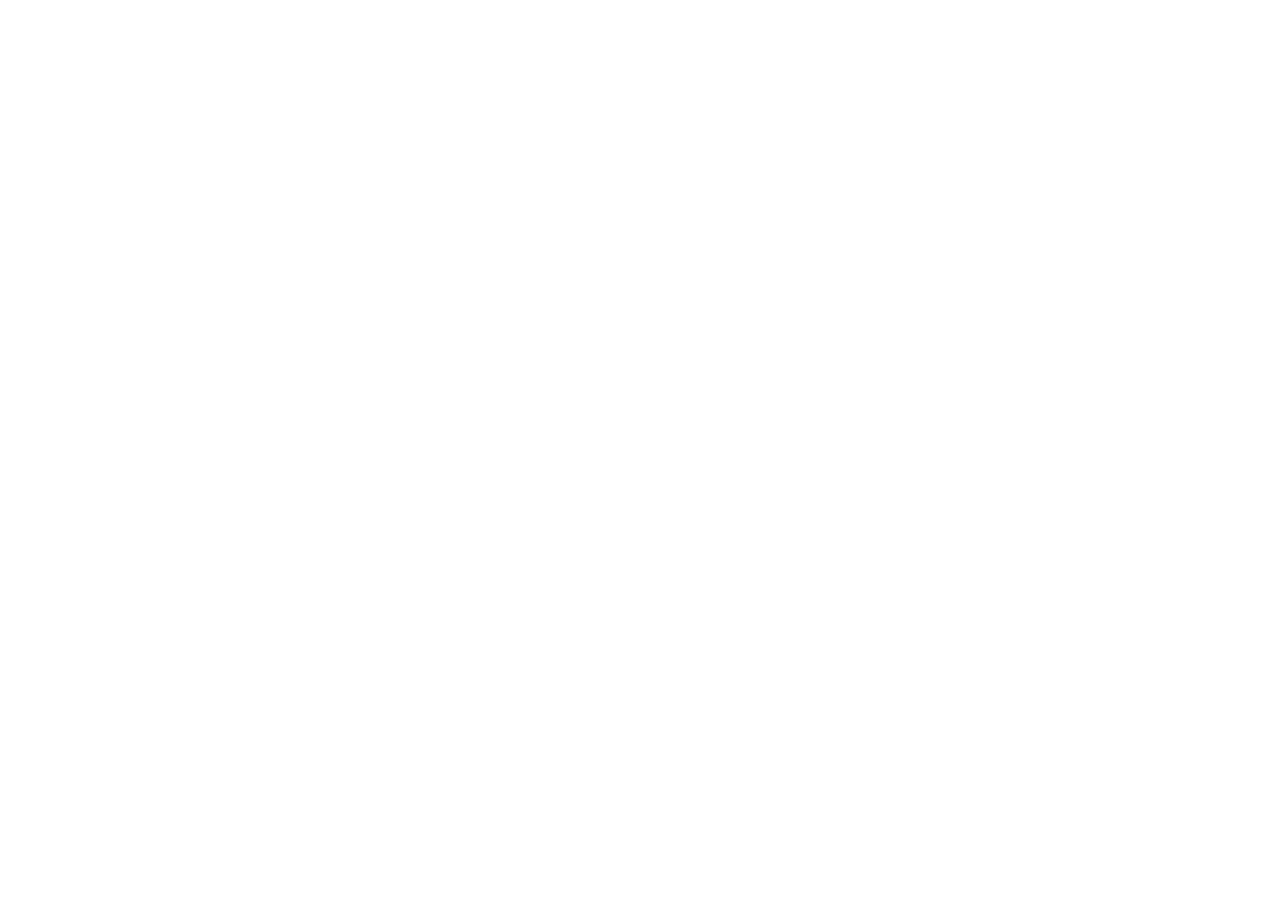
==== index.html @ c92f7ba3 "rill" ====
<!DOCTYPE html>
<html lang="en">
<head>
    <meta charset="UTF-8">
    <meta http-equiv="X-UA-Compatible" content="IE=edge">
    <meta name="viewport" content="width=device-width, initial-scale=1.0">
    <title>Document</title>
</head>
<body>
    
</body>
</html>
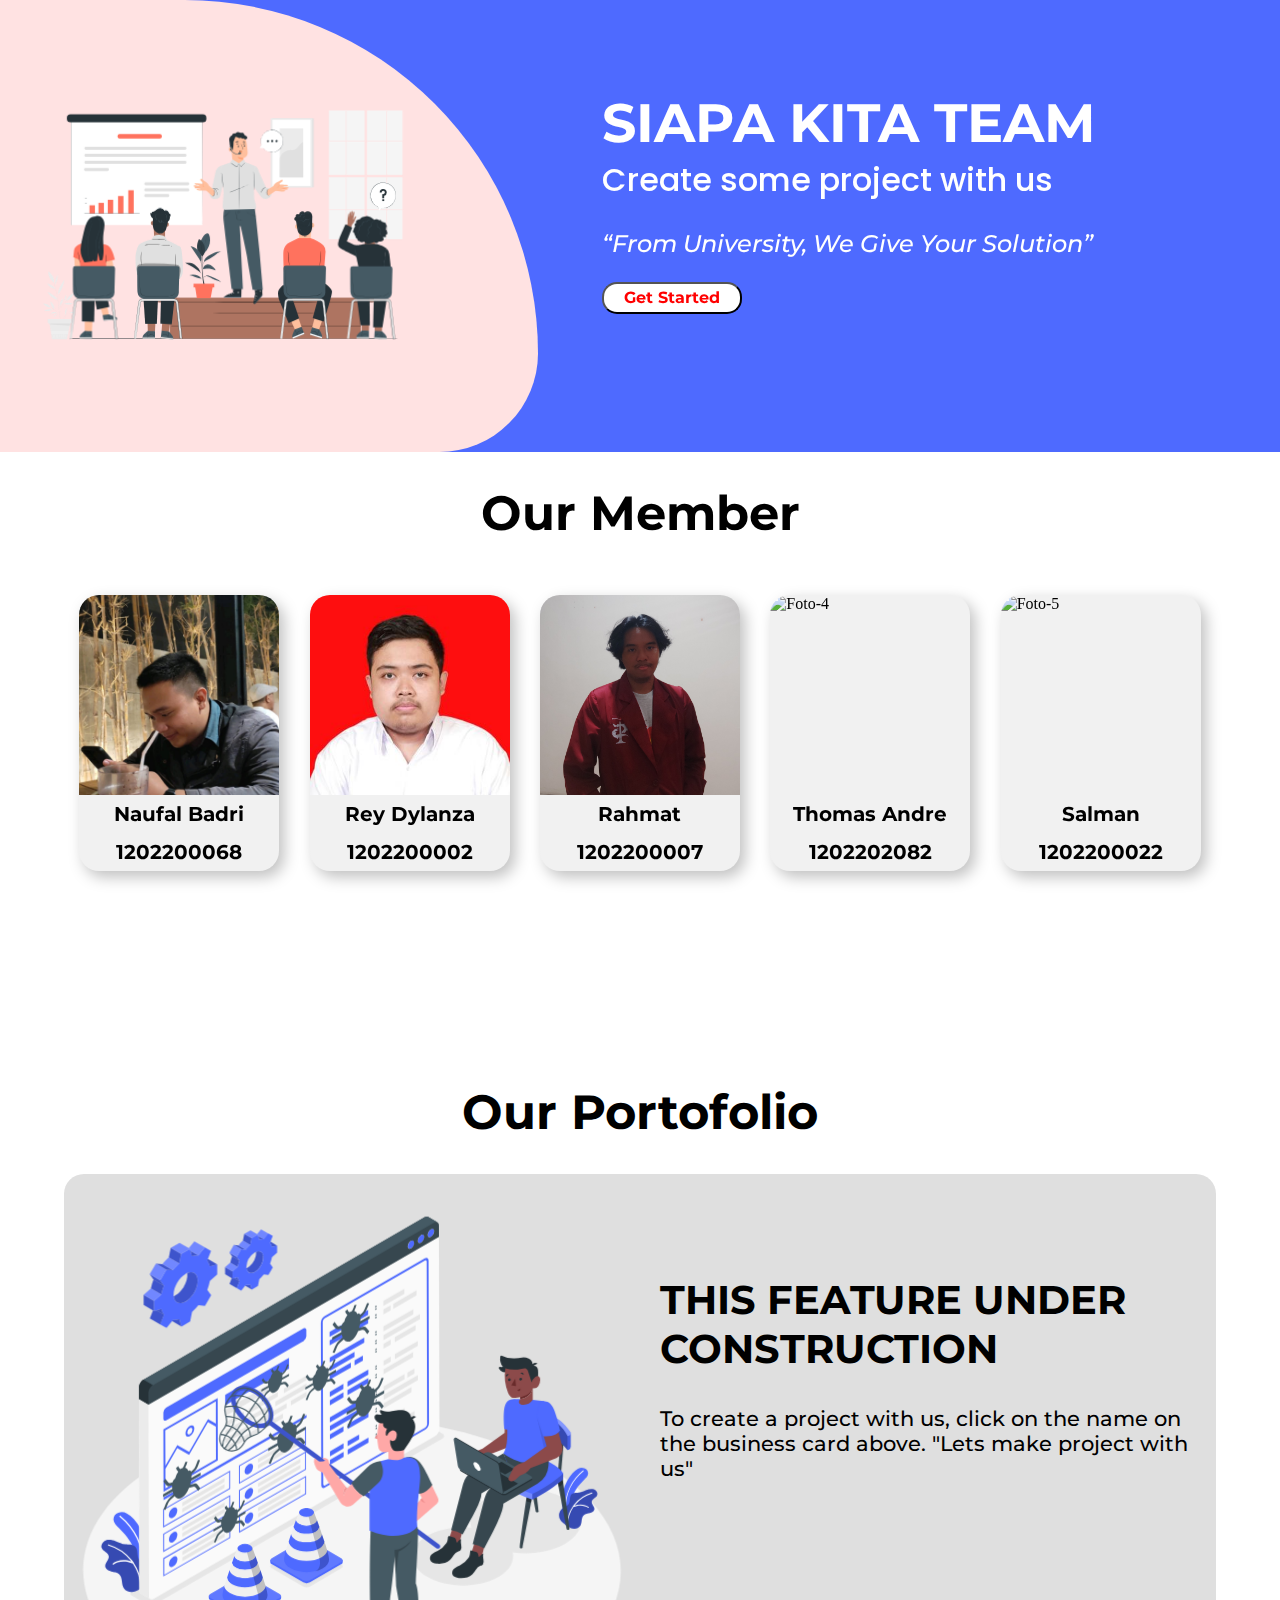
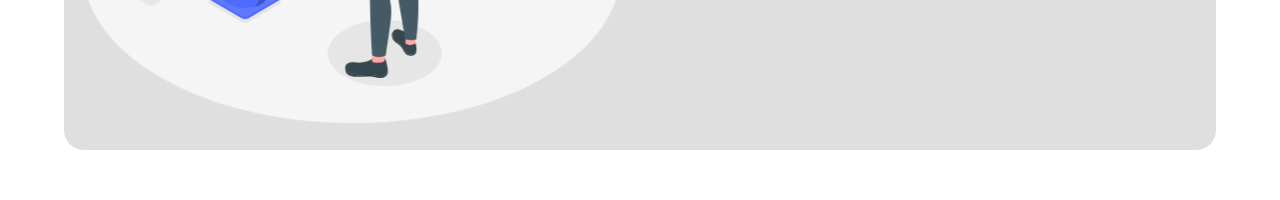
==== commit 0cb21e3e: "udh 80%" ====
--- a/index.html
+++ b/index.html
@@ -1,12 +1,103 @@
 <!DOCTYPE html>
 <html lang="en">
-<head>
-    <meta charset="UTF-8">
-    <meta http-equiv="X-UA-Compatible" content="IE=edge">
-    <meta name="viewport" content="width=device-width, initial-scale=1.0">
-    <title>Document</title>
-</head>
-<body>
-    
-</body>
-</html>+  <head>
+    <meta charset="UTF-8" />
+    <meta http-equiv="X-UA-Compatible" content="IE=edge" />
+    <meta name="viewport" content="width=device-width, initial-scale=1.0" />
+    <meta name="description" content="website portofolio mahasiswa" />
+    <meta name="robots" content="index, follow" />
+    <link rel="stylesheet" href="src/style/index.css" />
+    <link
+      rel="stylesheet"
+      href="https://cdnjs.cloudflare.com/ajax/libs/animate.css/4.1.1/animate.min.css"
+    />
+    <title>Siapa Kita</title>
+    <script type="text/javascript">
+      document.addEventListener("DOMContentLoaded", function () {
+        window.setTimeout(
+          document.querySelector("svg").classList.add("animated"),
+          1000
+        );
+      });
+    </script>
+  </head>
+  <body>
+    <header>
+      <div class="header-kiri">
+        <object
+          data="asset/svg/seminar-not-css.svg"
+          type="image/svg+xml"
+          class="diskusi-svg"
+          id="diskusi-svg"
+        ></object>
+      </div>
+      <div class="header-kanan animate__fadeInRight">
+        <h1>SIAPA KITA TEAM</h1>
+        <h2>Create some project with us</h2>
+        <h3>“From University, We Give Your Solution”</h3>
+        <button>Get Started</button>
+      </div>
+    </header>
+    <main>
+      <h1>Our Member</h1>
+      <section class="id-card" id="id-card">
+        <div class="card" id="card-1">
+          <img
+            src="./asset/image/namri.jpeg"
+            class="foto"
+            id="foto"
+            alt="Foto-1"
+          />
+          <h6>Naufal Badri</h6>
+          <h6>1202200068</h6>
+        </div>
+        <div class="card" id="card-2">
+          <img
+            src="./asset/image/rey.jpg"
+            class="foto"
+            id="foto"
+            alt="Foto-2"
+          />
+          <h6>Rey Dylanza</h6>
+          <h6>1202200002</h6>
+        </div>
+        <div class="card" id="card-3">
+          <img
+            src="./asset/image/Rahmat_.jpg"
+            class="foto"
+            id="foto"
+            alt="Foto-3"
+          />
+          <h6>Rahmat</h6>
+          <h6>1202200007</h6>
+        </div>
+        <div class="card" id="card-4">
+          <img src="./asset/image/" class="foto" id="foto" alt="Foto-4" />
+          <h6>Thomas Andre</h6>
+          <h6>1202202082</h6>
+        </div>
+        <div class="card" id="card-5">
+          <img src="./asset/image/" class="foto" id="foto" alt="Foto-5" />
+          <h6>Salman</h6>
+          <h6>1202200022</h6>
+        </div>
+      </section>
+      <h1>Our Portofolio</h1>
+      <section class="porto">
+        <object
+          data="asset/svg/bug-fixing-not-css.svg"
+          type="image/svg+xml"
+          class="comming-soon-svg"
+          id="comming-soon-svg"
+        ></object>
+        <div class="keterangan">
+          <h2>THIS FEATURE UNDER CONSTRUCTION</h2>
+          <h4>
+            To create a project with us, click on the name on the business card
+            above. "Lets make project with us"
+          </h4>
+        </div>
+      </section>
+    </main>
+  </body>
+</html>
--- a/src/style/index.css
+++ b/src/style/index.css
@@ -0,0 +1,280 @@
+@import url("https://fonts.googleapis.com/css2?family=Gluten:wght@400;500;600;700;800&family=Molle&family=Montserrat:ital,wght@0,400;0,500;0,600;1,400;1,500;1,600&family=Poppins:ital,wght@0,300;0,400;0,500;1,200&family=Righteous&display=swap");
+@import url("https://fonts.googleapis.com/css2?family=Montserrat:wght@700&family=Roboto:wght@300;400;500;700;900&display=swap");
+@keyframes display {
+  0% {
+    transform: translateX(200px);
+    opacity: 0;
+  }
+  10% {
+    transform: translateX(0);
+    opacity: 1;
+  }
+  20% {
+    transform: translateX(0);
+    opacity: 1;
+  }
+  30% {
+    transform: translateX(-200px);
+    opacity: 0;
+  }
+  100% {
+    transform: translateX(-200px);
+    opacity: 0;
+  }
+}
+html {
+  scroll-behavior: smooth;
+}
+
+body {
+  overflow-x: hidden;
+  padding: 0%;
+  margin: 0;
+  width: 100%;
+}
+@keyframes fadeInRight {
+  0% {
+    opacity: 0;
+    transform: translateX(20px);
+  }
+  100% {
+    opacity: 1;
+    transform: translateX(0);
+  }
+}
+body header {
+  background: #4E6AFF;
+  display: flex;
+  flex-direction: row;
+  width: 100%;
+}
+@media only screen and (max-width: 640px) {
+  body header {
+    display: block;
+    align-item: center;
+    justify-content: center;
+  }
+}
+body header .header-kiri {
+  background: #FFE2E2;
+  width: 35%;
+  border-radius: 0px 43vw 12vw 0px;
+  padding: 7% 5% 7% 2%;
+}
+@media only screen and (max-width: 820px) {
+  body header .header-kiri {
+    width: 50%;
+    padding: 7% 0%;
+  }
+}
+@media only screen and (max-width: 640px) {
+  body header .header-kiri {
+    width: 95%;
+    background: none;
+    align-item: center;
+    justify-content: center;
+  }
+}
+body header .header-kiri .diskusi-svg {
+  width: 90%;
+}
+@media only screen and (max-width: 640px) {
+  body header .header-kiri .diskusi-svg {
+    width: 100%;
+  }
+}
+@media only screen and (max-width: 820px) {
+  body header .header-kiri .diskusi-svg {
+    width: 80%;
+  }
+}
+body header .header-kanan {
+  color: #FFFFFF;
+  padding: 7% 5%;
+  animation-duration: 1s;
+  animation-fill-mode: both;
+  animation-name: fadeInRight;
+}
+@media only screen and (max-width: 640px) {
+  body header .header-kanan {
+    width: 95%;
+    background: none;
+    align-item: center;
+    justify-content: center;
+    padding: 7% 0% 7% 5%;
+  }
+}
+body header .header-kanan h1 {
+  font-family: "Montserrat";
+  font-style: normal;
+  font-weight: 700;
+  font-size: 6vh;
+  margin: 0px;
+}
+@media only screen and (max-width: 820px) {
+  body header .header-kanan h1 {
+    font-size: 2rem;
+  }
+}
+body header .header-kanan h2 {
+  font-family: "Poppins";
+  font-style: normal;
+  font-weight: 500;
+  font-size: 2rem;
+  margin: 0px;
+}
+@media only screen and (max-width: 820px) {
+  body header .header-kanan h2 {
+    font-size: 20px;
+  }
+}
+body header .header-kanan h3 {
+  font-family: "Montserrat";
+  font-style: italic;
+  font-weight: 500;
+  font-size: 1.52rem;
+}
+@media only screen and (max-width: 820px) {
+  body header .header-kanan h3 {
+    font-size: 16px;
+  }
+}
+body header .header-kanan button {
+  background: #FFFFFF;
+  border-radius: 15px;
+  padding: 2px 20px;
+  font-family: "Montserrat";
+  font-style: normal;
+  font-weight: 700;
+  font-size: 1rem;
+  line-height: 24px;
+  color: #FF0000;
+}
+@keyframes fadeInDownBig {
+  0% {
+    opacity: 0;
+    transform: translateY(-2000px);
+  }
+  100% {
+    opacity: 1;
+    transform: translateY(0);
+  }
+}
+body main h1 {
+  font-family: "Montserrat";
+  font-style: normal;
+  font-weight: 700;
+  font-size: 3rem;
+  line-height: 59px;
+  text-align: center;
+  animation-duration: 1s;
+  animation-fill-mode: both;
+  animation-name: fadeInDown;
+  color: #000000;
+}
+@media only screen and (max-width: 640px) {
+  body main h1 {
+    font-size: 1.5rem;
+  }
+}
+body main .id-card {
+  color: #000000;
+  width: 90%;
+  display: flex;
+  justify-content: space-evenly;
+  margin: auto;
+  margin-bottom: 15%;
+  animation-duration: 1s;
+  animation-fill-mode: both;
+  animation-name: fadeInUp;
+}
+@media only screen and (max-width: 820px) {
+  body main .id-card {
+    display: grid;
+    grid-template-columns: auto auto auto;
+  }
+}
+@media only screen and (max-width: 640px) {
+  body main .id-card {
+    display: block;
+  }
+}
+body main .id-card .card {
+  background: #F1F1F1;
+  box-shadow: 5px 6px 15px rgba(0, 0, 0, 0.25);
+  border-radius: 20px;
+  overflow: hidden;
+  display: flex;
+  width: 200px;
+  height: auto;
+  flex-direction: column;
+  justify-content: center;
+  margin: 20px auto;
+}
+body main .id-card .card img {
+  width: 200px;
+  height: 200px;
+  -o-object-fit: cover;
+     object-fit: cover;
+  -o-object-position: center;
+     object-position: center;
+}
+body main .id-card .card h6 {
+  font-family: "Montserrat";
+  font-style: normal;
+  font-weight: 700;
+  font-size: 20px;
+  margin: 7px auto;
+}
+body main .porto {
+  width: 90%;
+  margin: auto;
+  display: flex;
+  background: #dfdfdf;
+  border-radius: 20px;
+  margin-bottom: 50px;
+}
+@media only screen and (max-width: 640px) {
+  body main .porto {
+    flex-direction: column;
+    align-item: center;
+    justify-content: center;
+  }
+}
+body main .porto .comming-soon-svg {
+  width: 50%;
+}
+@media only screen and (max-width: 640px) {
+  body main .porto .comming-soon-svg {
+    width: 85%;
+    margin: auto;
+  }
+}
+body main .porto .keterangan {
+  font-family: "Montserrat";
+  font-style: normal;
+  margin-top: 5%;
+  animation-duration: 1s;
+  animation-fill-mode: both;
+  animation-name: fadeInRight;
+  padding: 10px 20px;
+}
+body main .porto .keterangan h2 {
+  font-weight: 700;
+  font-size: 2.5rem;
+}
+@media only screen and (max-width: 640px) {
+  body main .porto .keterangan h2 {
+    font-size: 24px;
+    text-align: cemter;
+  }
+}
+body main .porto .keterangan h4 {
+  font-weight: 500;
+  font-size: 1.3rem;
+}
+@media only screen and (max-width: 640px) {
+  body main .porto .keterangan h4 {
+    font-size: 16px;
+  }
+}/*# sourceMappingURL=index.css.map */